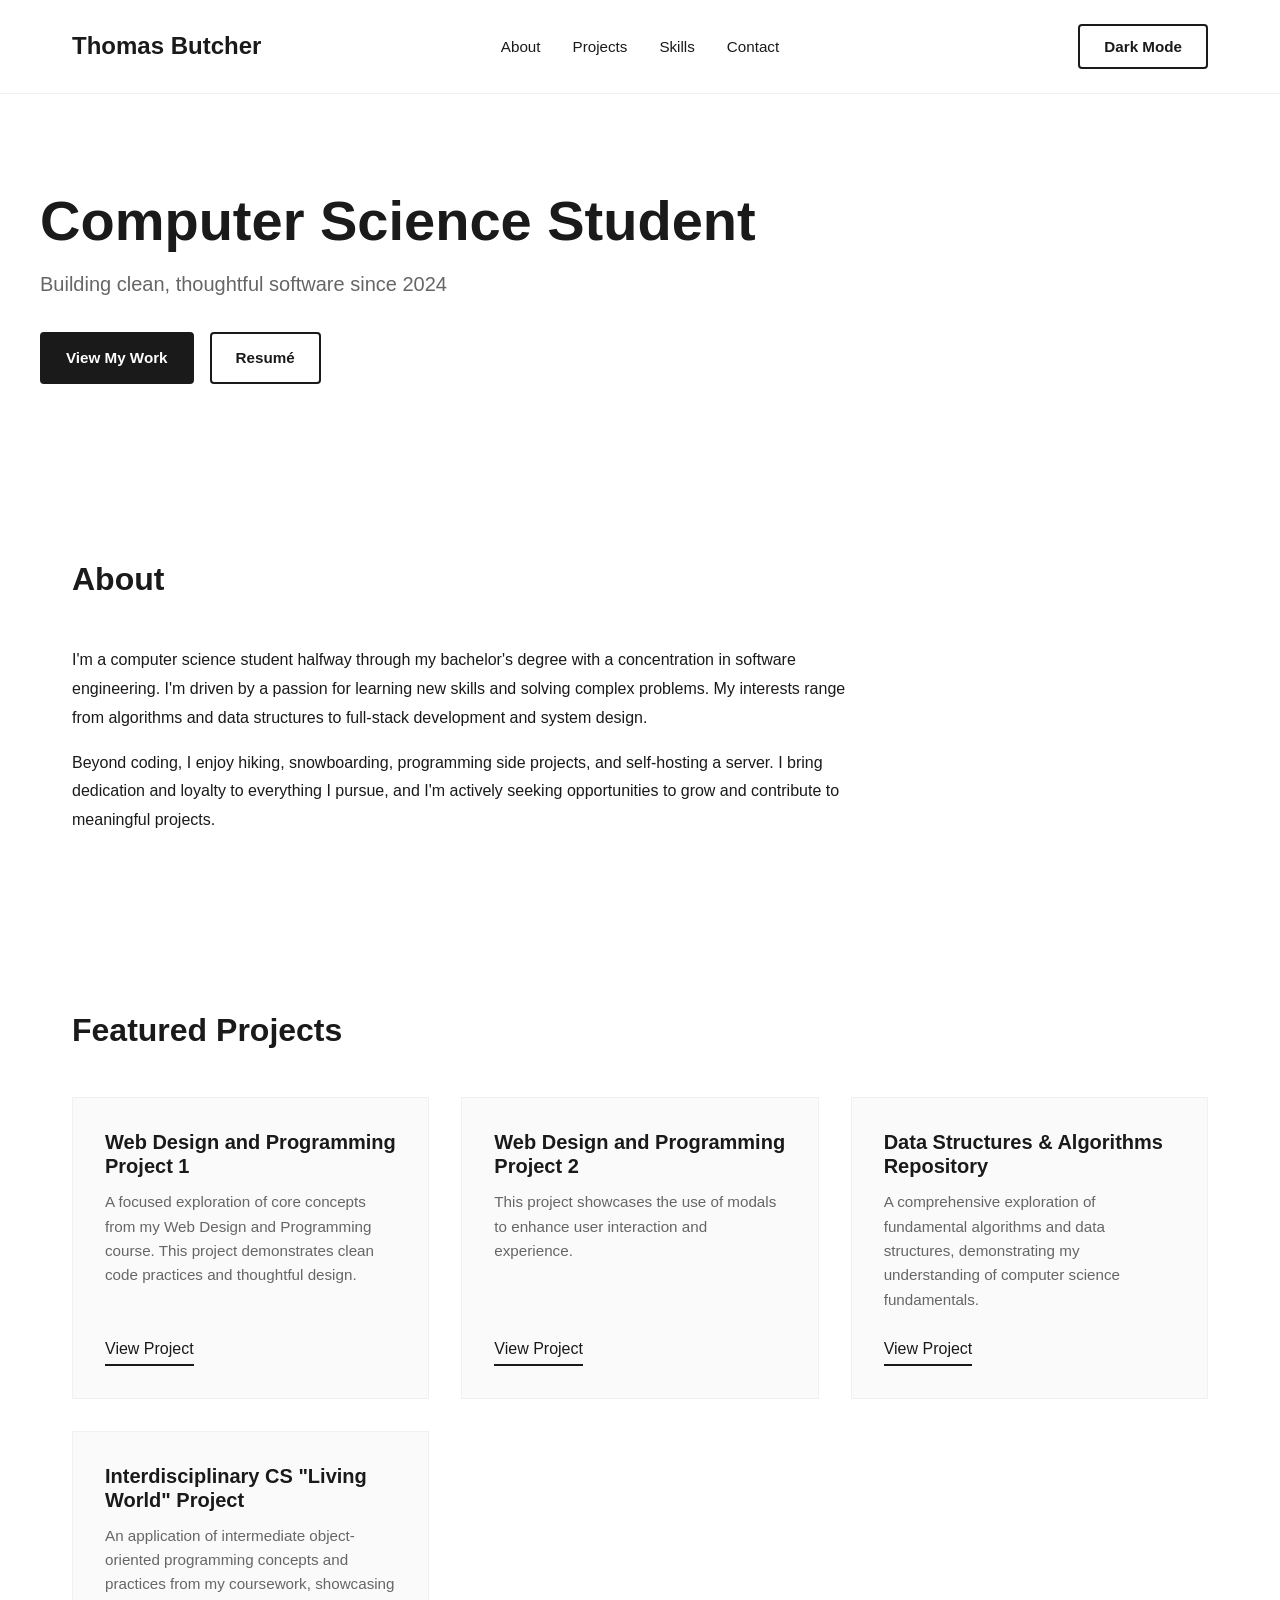
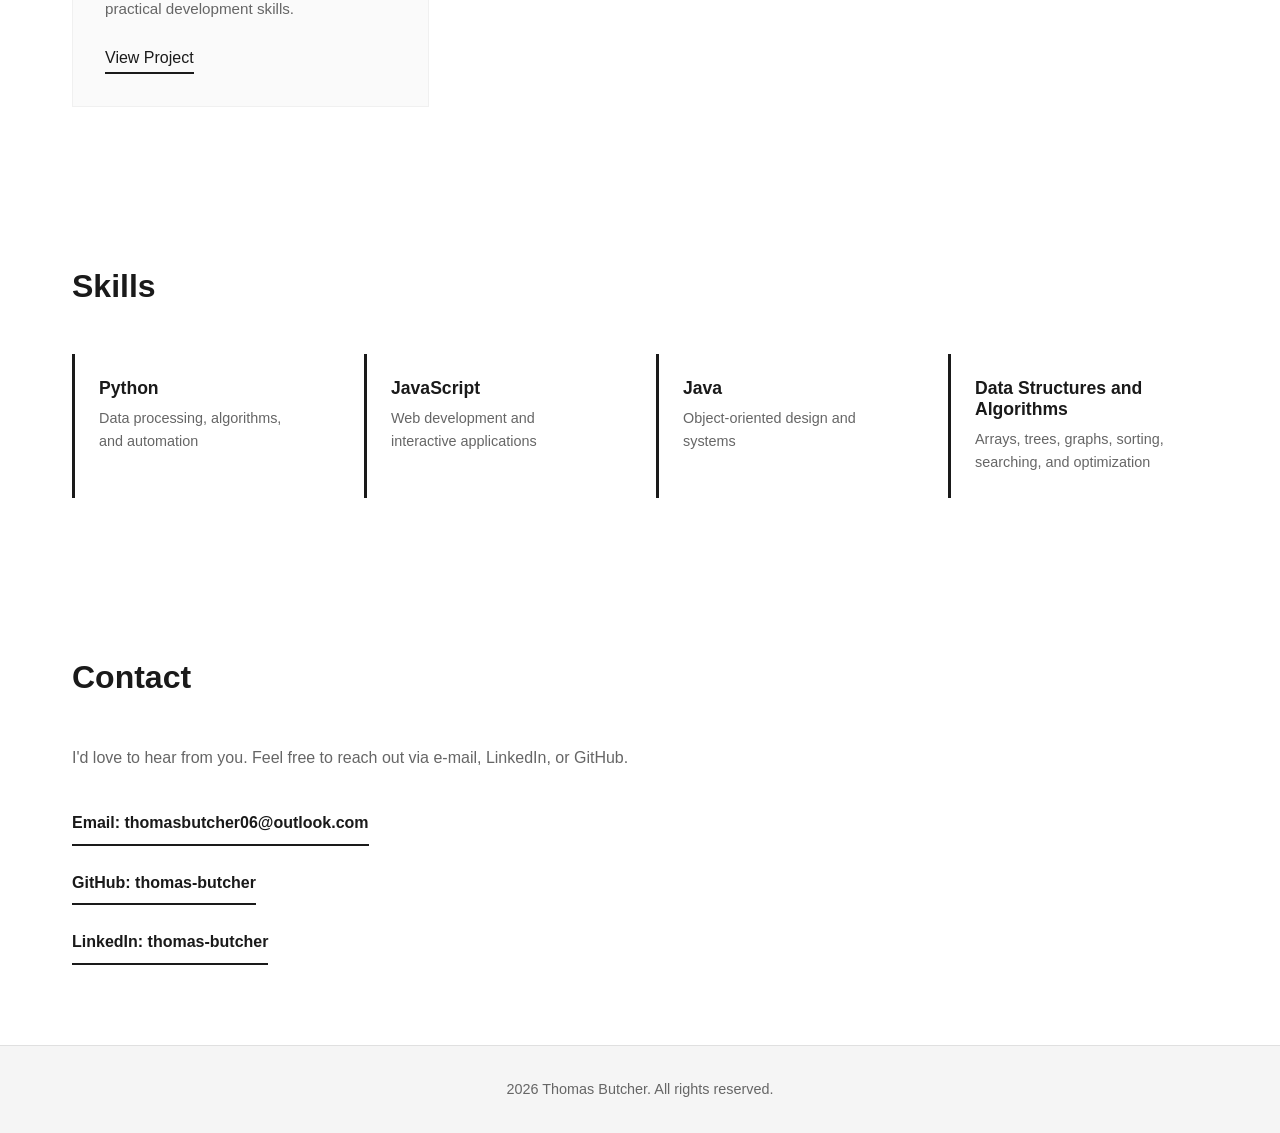
==== index.html @ c58e96c7 "finished my portfolio project" ====
<!DOCTYPE html>
<html lang="en">
<head>
    <meta charset="UTF-8">
    <meta name="viewport" content="width=device-width, initial-scale=1.0">
    <meta name="description" content="Thomas Butcher - Computer Science Student">
    <title>Thomas Butcher - Portfolio</title>
    <link rel="stylesheet" href="styles/style.css">
</head>
<body id="top">
    <header class="header">
        <div class="header-content">
            <h1 class="logo"><a href="#top" class="logo-link">Thomas Butcher</a></h1>
            <nav class="nav" aria-label="Main navigation">
                <ul class="nav-list">
                    <li><a href="#about" class="nav-link">About</a></li>
                    <li><a href="#projects" class="nav-link">Projects</a></li>
                    <li><a href="#skills" class="nav-link">Skills</a></li>
                    <li><a href="#contact" class="nav-link">Contact</a></li>
                </ul>
            </nav>
            <div class="theme-toggle-wrapper">
                <button class="theme-toggle btn btn-secondary" id="theme-toggle" aria-label="Switch to dark mode">
                    Dark Mode
                </button>
            </div>
        </div>
    </header>

    <main>
        <!-- Hero Section -->
        <section class="hero">
            <div class="hero-content">
                <h2 class="hero-title">Computer Science Student</h2>
                <p class="hero-tagline">Building clean, thoughtful software since 2024</p>
                <div class="hero-cta">
                    <a href="#projects" class="btn btn-primary">View My Work</a>
                    <a href="resume.html" class="btn btn-secondary">Resumé</a>
                </div>
            </div>
        </section>

        <!-- About Section -->
        <section id="about" class="about">
            <div class="section-content">
                <h2 class="section-title">About</h2>
                <p class="about-text">
                    I'm a computer science student halfway through my bachelor's degree with a concentration in software engineering. 
                    I'm driven by a passion for learning new skills and solving complex problems. My interests range from algorithms 
                    and data structures to full-stack development and system design.
                </p>
                <p class="about-text">
                    Beyond coding, I enjoy hiking, snowboarding, programming side projects, and self-hosting a server. I bring dedication and 
                    loyalty to everything I pursue, and I'm actively seeking opportunities to grow and contribute to meaningful projects.
                </p>
            </div>
        </section>

        <!-- Projects Section -->
        <section id="projects" class="projects">
            <div class="section-content">
                <h2 class="section-title">Featured Projects</h2>
                <div class="projects-grid">
                    <!-- Project 1 -->
                    <article class="project-card">
                        <h3 class="project-title">Web Design and Programming Project 1</h3>
                        <p class="project-description">
                            A focused exploration of core concepts from my Web Design and Programming course. 
                            This project demonstrates clean code practices and thoughtful design.
                        </p>
                        <button class="project-link project-modal-trigger" type="button" data-project="csci181p1" aria-haspopup="dialog" aria-controls="project-modal" aria-label="Open details for CSCI 181 Project 1">
                            View Project
                        </button>
                    </article>

                    <!-- Project 2 -->
                    <article class="project-card">
                        <h3 class="project-title">Web Design and Programming Project 2</h3>
                        <p class="project-description">
                            This project showcases the use of modals to enhance user interaction and experience.
                        </p>
                        <button class="project-link project-modal-trigger" type="button" data-project="csci181p2" aria-haspopup="dialog" aria-controls="project-modal" aria-label="Open details for CSCI 181 Project 2">
                            View Project
                        </button>
                    </article>

                    <!-- Project 3 -->
                    <article class="project-card">
                        <h3 class="project-title">Data Structures & Algorithms Repository</h3>
                        <p class="project-description">
                            A comprehensive exploration of fundamental algorithms and data structures, 
                            demonstrating my understanding of computer science fundamentals.
                        </p>
                        <button class="project-link project-modal-trigger" type="button" data-project="dsa" aria-haspopup="dialog" aria-controls="project-modal" aria-label="Open details for Data Structures and Algorithms Repository project">
                            View Project
                        </button>
                    </article>

                    <!-- Project 4 -->
                    <article class="project-card">
                        <h3 class="project-title">Interdisciplinary CS "Living World" Project</h3>
                        <p class="project-description">
                            An application of intermediate object-oriented programming concepts and practices from my coursework, 
                            showcasing practical development skills.
                        </p>
                        <button class="project-link project-modal-trigger" type="button" data-project="csci152" aria-haspopup="dialog" aria-controls="project-modal" aria-label="Open details for Interdisciplinary CS 'Living World' project">
                            View Project
                        </button>
                    </article>
                </div>
            </div>
        </section>

        <!-- Skills Section -->
        <section id="skills" class="skills">
            <div class="section-content">
                <h2 class="section-title">Skills</h2>
                <div class="skills-grid">
                    <div class="skill-item">
                        <h3 class="skill-name">Python</h3>
                        <p class="skill-description">Data processing, algorithms, and automation</p>
                    </div>
                    <div class="skill-item">
                        <h3 class="skill-name">JavaScript</h3>
                        <p class="skill-description">Web development and interactive applications</p>
                    </div>
                    <div class="skill-item">
                        <h3 class="skill-name">Java</h3>
                        <p class="skill-description">Object-oriented design and systems</p>
                    </div>
                    <div class="skill-item">
                        <h3 class="skill-name">Data Structures and Algorithms</h3>
                        <p class="skill-description">Arrays, trees, graphs, sorting, searching, and optimization</p>
                    </div>
                </div>
            </div>
        </section>

        <!-- Contact Section -->
        <section id="contact" class="contact">
            <div class="section-content">
                <h2 class="section-title">Contact</h2>
                <p class="contact-intro">
                    I'd love to hear from you. Feel free to reach out via e-mail, LinkedIn, or GitHub.
                </p>
                <div class="contact-links">
                    <a href="mailto:thomasbutcher06@outlook.com" class="contact-link">
                        Email: thomasbutcher06@outlook.com
                    </a>
                    <a href="https://github.com/thomas-butcher" class="contact-link" target="_blank" rel="noopener noreferrer">
                        GitHub: thomas-butcher
                        <span class="sr-only">(opens in new tab)</span>
                    </a>
                    <a href="https://www.linkedin.com/in/thomas-butcher-04b2a0285/" class="contact-link" target="_blank" rel="noopener noreferrer">
                        LinkedIn: thomas-butcher
                        <span class="sr-only">(opens in new tab)</span>
                    </a>
                </div>
            </div>
        </section>
    </main>

    <div class="project-modal-overlay" id="project-modal-overlay" hidden>
        <div class="project-modal" id="project-modal" role="dialog" aria-modal="true" aria-labelledby="project-modal-title" aria-describedby="project-modal-description" tabindex="-1">
            <button class="modal-close" id="project-modal-close" type="button" aria-label="Close project details modal">Close</button>
            <h3 class="project-modal-title" id="project-modal-title"></h3>
            <p class="project-modal-description" id="project-modal-description"></p>
            <div class="project-modal-meta" id="project-modal-meta"></div>
        </div>
    </div>

    <footer class="footer">
        <div class="footer-content">
            <p>2026 Thomas Butcher. All rights reserved.</p>
        </div>
    </footer>

    <script src="scripts/theme-toggle.js"></script>
    <script src="scripts/modal.js"></script>
    <script src="scripts/main.js"></script>
</body>
</html>
---- styles/style.css ----
/* ============================================================
   COLOR TOKENS — Light (default) & Dark
   ============================================================ */

:root {
    --color-bg:           #ffffff;
    --color-bg-alt:       #fafafa;
    --color-bg-subtle:    #f5f5f5;
    --color-bg-footer:    #f5f5f5;
    --color-text:         #1a1a1a;
    --color-text-muted:   #666666;
    --color-border:       #f0f0f0;
    --color-border-mid:   #e0e0e0;
    --color-accent:       #1a1a1a;
    --color-accent-hover: #333333;
}

[data-theme="dark"] {
    --color-bg:           #111111;
    --color-bg-alt:       #1c1c1c;
    --color-bg-subtle:    #222222;
    --color-bg-footer:    #161616;
    --color-text:         #f0f0f0;
    --color-text-muted:   #999999;
    --color-border:       #2a2a2a;
    --color-border-mid:   #333333;
    --color-accent:       #f0f0f0;
    --color-accent-hover: #cccccc;
}

/* ============================================================
   RESET & BASE STYLES
   ============================================================ */

* {
    margin: 0;
    padding: 0;
    box-sizing: border-box;
}

html {
    font-size: 16px;
    scroll-behavior: smooth;
}

body {
    font-family: -apple-system, BlinkMacSystemFont, 'Segoe UI', 'Roboto', 'Oxygen', 'Ubuntu', 'Cantarell', sans-serif;
    line-height: 1.6;
    color: var(--color-text);
    background-color: var(--color-bg);
    transition: background-color 0.2s ease-in-out, color 0.2s ease-in-out;
}

/* Typography */
h1, h2, h3, h4, h5, h6 {
    font-weight: 600;
    line-height: 1.2;
    margin-bottom: 1rem;
}

h1 {
    font-size: 2.5rem;
}

h2 {
    font-size: 2rem;
}

h3 {
    font-size: 1.25rem;
}

p {
    margin-bottom: 1rem;
}

a {
    color: var(--color-text);
    text-decoration: none;
    transition: all 0.2s ease-in-out;
}

a:hover,
a:focus {
    text-decoration: underline;
}

a:focus {
    outline: 2px solid var(--color-accent);
    outline-offset: 2px;
}

/* Utility Classes */
.sr-only {
    position: absolute;
    width: 1px;
    height: 1px;
    padding: 0;
    margin: -1px;
    overflow: hidden;
    clip: rect(0, 0, 0, 0);
    white-space: nowrap;
    border-width: 0;
}

/* ============================================================
   LAYOUT
   ============================================================ */

body {
    display: grid;
    grid-template-rows: auto 1fr auto;
    min-height: 100vh;
}

main {
    grid-row: 2;
}

.section-content {
    max-width: 1200px;
    margin: 0 auto;
    padding: 0 2rem;
}

/* ============================================================
   HEADER & NAVIGATION
   ============================================================ */

.header {
    background-color: var(--color-bg);
    border-bottom: 1px solid var(--color-border);
    position: sticky;
    top: 0;
    z-index: 100;
}

.header-content {
    max-width: 1200px;
    margin: 0 auto;
    padding: 1.5rem 2rem;
    display: flex;
    justify-content: space-between;
    align-items: center;
}

.logo {
    flex: 1;
    font-size: 1.5rem;
    font-weight: 700;
    margin: 0;
}

.logo-link {
    color: var(--color-text);
    text-decoration: none;
}

.logo-link:hover {
    text-decoration: none;
    color: var(--color-text-muted);
}

.logo-link:focus {
    outline: 2px solid var(--color-accent);
    outline-offset: 2px;
}

.nav {
    flex: 1;
    display: flex;
    justify-content: center;
}

.theme-toggle-wrapper {
    flex: 1;
    display: flex;
    justify-content: flex-end;
}

.nav-list {
    display: flex;
    list-style: none;
    gap: 2rem;
}

.nav-link {
    font-size: 0.95rem;
    font-weight: 500;
    color: var(--color-text);
    transition: color 0.2s ease-in-out;
}

.nav-link:hover,
.nav-link:focus {
    color: var(--color-text-muted);
    text-decoration: none;
}

/* ============================================================
   HERO SECTION
   ============================================================ */

.hero {
    padding: 6rem 2rem;
    background-color: var(--color-bg);
}

.hero-content {
    max-width: 1200px;
    margin: 0 auto;
    text-align: left;
}

.hero-title {
    font-size: 3.5rem;
    margin-bottom: 1rem;
    font-weight: 700;
    line-height: 1.1;
}

.hero-tagline {
    font-size: 1.25rem;
    color: var(--color-text-muted);
    margin-bottom: 2rem;
    font-weight: 400;
}

.hero-cta {
    display: flex;
    gap: 1rem;
    flex-wrap: wrap;
}

/* ============================================================
   BUTTONS
   ============================================================ */

.btn {
    display: inline-block;
    padding: 0.75rem 1.5rem;
    font-size: 0.95rem;
    font-weight: 600;
    border-radius: 4px;
    cursor: pointer;
    transition: all 0.2s ease-in-out;
    border: 2px solid transparent;
    text-decoration: none;
}

.btn:focus {
    outline: 2px solid var(--color-accent);
    outline-offset: 2px;
}

.btn-primary {
    background-color: var(--color-accent);
    color: var(--color-bg);
    border: 2px solid var(--color-accent);
}

.btn-primary:hover {
    background-color: var(--color-accent-hover);
    border-color: var(--color-accent-hover);
    text-decoration: none;
}

.btn-secondary {
    background-color: var(--color-bg);
    color: var(--color-text);
    border: 2px solid var(--color-accent);
}

.btn-secondary:hover {
    background-color: var(--color-bg-subtle);
    text-decoration: none;
}

/* ============================================================
   SECTIONS
   ============================================================ */

section {
    padding: 5rem 2rem;
}

.section-title {
    font-size: 2rem;
    margin-bottom: 3rem;
    text-align: left;
}

/* About */
.about {
    background-color: var(--color-bg);
}

.about-text {
    font-size: 1rem;
    line-height: 1.8;
    color: var(--color-text);
    max-width: 800px;
}

/* Projects */
.projects {
    background-color: var(--color-bg);
}

.projects-grid {
    display: grid;
    grid-template-columns: repeat(auto-fit, minmax(300px, 1fr));
    gap: 2rem;
    margin-top: 2rem;
}

.project-card {
    padding: 2rem;
    border: 1px solid var(--color-border);
    background-color: var(--color-bg-alt);
    transition: all 0.2s ease-in-out;
    display: flex;
    flex-direction: column;
}

.project-card:hover {
    border-color: var(--color-accent);
    background-color: var(--color-bg-subtle);
}

.project-title {
    font-size: 1.25rem;
    margin-bottom: 0.75rem;
}

.project-description {
    flex-grow: 1;
    font-size: 0.95rem;
    color: var(--color-text-muted);
    margin-bottom: 1.5rem;
}

.project-link {
    font-weight: 600;
    color: var(--color-text);
    border-bottom: 2px solid var(--color-accent);
    border-top: 0;
    border-right: 0;
    border-left: 0;
    background: none;
    padding-bottom: 2px;
    padding-top: 0;
    padding-right: 0;
    padding-left: 0;
    width: fit-content;
    font: inherit;
    cursor: pointer;
}

.project-link:hover {
    text-decoration: none;
    color: var(--color-text-muted);
    border-bottom-color: var(--color-text-muted);
}

.project-link:focus {
    outline: 2px solid var(--color-accent);
    outline-offset: 2px;
}

/* Project Modal */
.project-modal-overlay {
    position: fixed;
    inset: 0;
    z-index: 1000;
    background-color: rgba(0, 0, 0, 0.6);
    display: flex;
    align-items: center;
    justify-content: center;
    padding: 1rem;
}

.project-modal-overlay[hidden] {
    display: none;
}

.project-modal {
    width: min(700px, 100%);
    max-height: 90vh;
    overflow-y: auto;
    background-color: var(--color-bg);
    color: var(--color-text);
    border: 1px solid var(--color-border-mid);
    border-radius: 8px;
    padding: 1.5rem;
    box-shadow: 0 20px 40px rgba(0, 0, 0, 0.25);
}

.project-modal-title {
    margin: 0 0 0.75rem;
}

.project-modal-description {
    margin: 0 0 1rem;
    color: var(--color-text-muted);
}

.project-modal-meta p {
    margin: 0 0 0.75rem;
}

.project-modal-links {
    display: flex;
    gap: 1rem;
    flex-wrap: wrap;
    margin-top: 1rem;
}

.project-modal-link {
    font-weight: 600;
    color: var(--color-text);
    border-bottom: 2px solid var(--color-accent);
}

.project-modal-link:hover {
    text-decoration: none;
    color: var(--color-text-muted);
    border-bottom-color: var(--color-text-muted);
}

.modal-close {
    margin-left: auto;
    margin-bottom: 1rem;
    display: block;
    border: 2px solid var(--color-accent);
    background-color: var(--color-bg);
    color: var(--color-text);
    font: inherit;
    font-weight: 600;
    padding: 0.45rem 0.9rem;
    border-radius: 4px;
    cursor: pointer;
}

.modal-close:hover {
    background-color: var(--color-bg-subtle);
}

.modal-open {
    overflow: hidden;
}

/* Skills */
.skills {
    background-color: var(--color-bg);
}

.skills-grid {
    display: grid;
    grid-template-columns: repeat(auto-fit, minmax(250px, 1fr));
    gap: 2rem;
    margin-top: 2rem;
}

.skill-item {
    padding: 1.5rem;
    border-left: 3px solid var(--color-accent);
    background-color: var(--color-bg);
}

.skill-name {
    font-size: 1.1rem;
    margin-bottom: 0.5rem;
}

.skill-description {
    font-size: 0.9rem;
    color: var(--color-text-muted);
    margin: 0;
}

/* Contact */
.contact {
    background-color: var(--color-bg);
}

.contact-intro {
    font-size: 1rem;
    color: var(--color-text-muted);
    max-width: 600px;
    margin-bottom: 2rem;
}

.contact-links {
    display: flex;
    flex-direction: column;
    gap: 1rem;
    max-width: 600px;
}

.contact-link {
    font-size: 1rem;
    font-weight: 600;
    color: var(--color-text);
    padding: 0.5rem 0;
    border-bottom: 2px solid var(--color-accent);
    width: fit-content;
}

.contact-link:hover {
    text-decoration: none;
    color: var(--color-text-muted);
    border-bottom-color: var(--color-text-muted);
}

/* ============================================================
   FOOTER
   ============================================================ */

.footer {
    background-color: var(--color-bg-footer);
    border-top: 1px solid var(--color-border-mid);
    padding: 2rem;
    text-align: center;
    font-size: 0.9rem;
    color: var(--color-text-muted);
}

.footer-content {
    max-width: 1200px;
    margin: 0 auto;
}

.footer-content p {
    margin-bottom: 0;
}

/* ============================================================
   RESPONSIVE DESIGN
   ============================================================ */

@media (max-width: 768px) {
    html {
        font-size: 15px;
    }

    .header-content {
        flex-direction: column;
        gap: 1rem;
        text-align: center;
    }

    .nav-list {
        gap: 1rem;
        justify-content: center;
    }

    .hero-title {
        font-size: 2.5rem;
    }

    .hero-tagline {
        font-size: 1rem;
    }

    .hero-cta {
        flex-direction: column;
    }

    .btn {
        width: 100%;
        text-align: center;
    }

    section {
        padding: 3rem 1rem;
    }

    .section-title {
        font-size: 1.5rem;
    }

    .projects-grid {
        grid-template-columns: 1fr;
    }

    .skills-grid {
        grid-template-columns: 1fr;
    }

    .contact-links {
        gap: 0.75rem;
    }

    .project-modal {
        padding: 1.25rem;
    }
}

@media (max-width: 480px) {
    html {
        font-size: 14px;
    }

    .header-content {
        padding: 1rem;
    }

    .logo {
        font-size: 1.25rem;
    }

    .nav-list {
        gap: 0.75rem;
        font-size: 0.9rem;
    }

    .hero {
        padding: 3rem 1rem;
    }

    .hero-title {
        font-size: 2rem;
    }

    .hero-tagline {
        font-size: 0.95rem;
    }

    .section-title {
        font-size: 1.25rem;
        margin-bottom: 1.5rem;
    }

    .project-card {
        padding: 1.5rem;
    }

    .skill-item {
        padding: 1rem;
    }
}

/* ============================================================
   ACCESSIBILITY
   ============================================================ */

@media (prefers-reduced-motion: reduce) {
    *,
    *::before,
    *::after {
        animation-duration: 0.01ms !important;
        animation-iteration-count: 1 !important;
        transition-duration: 0.01ms !important;
        scroll-behavior: auto !important;
    }
}

/* High contrast mode support */
@media (prefers-contrast: more) {
    .project-card {
        border: 2px solid var(--color-accent);
    }

    .skill-item {
        border-left: 4px solid var(--color-accent);
    }
}

/* ============================================================
   THEME TOGGLE BUTTON
   ============================================================ */

.theme-toggle {
    cursor: pointer;
    font-family: inherit;
    flex-shrink: 0;
}
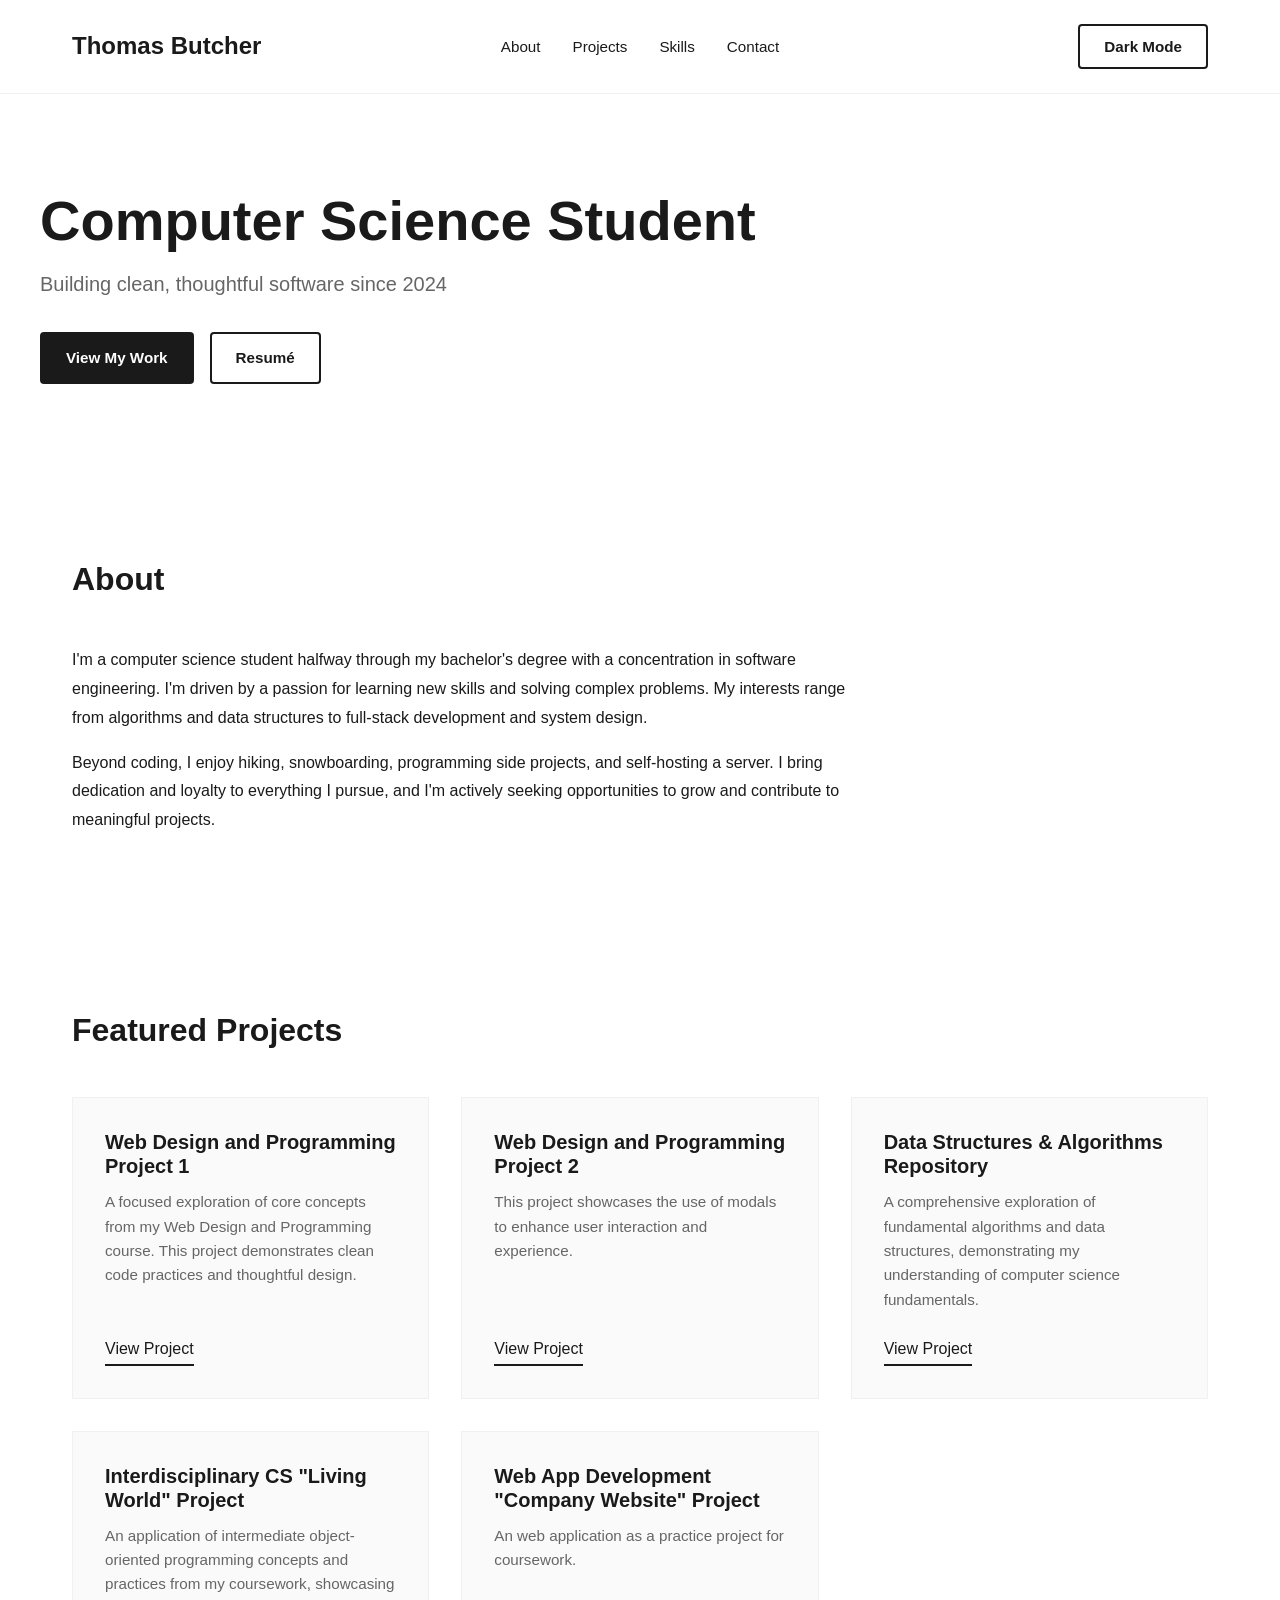
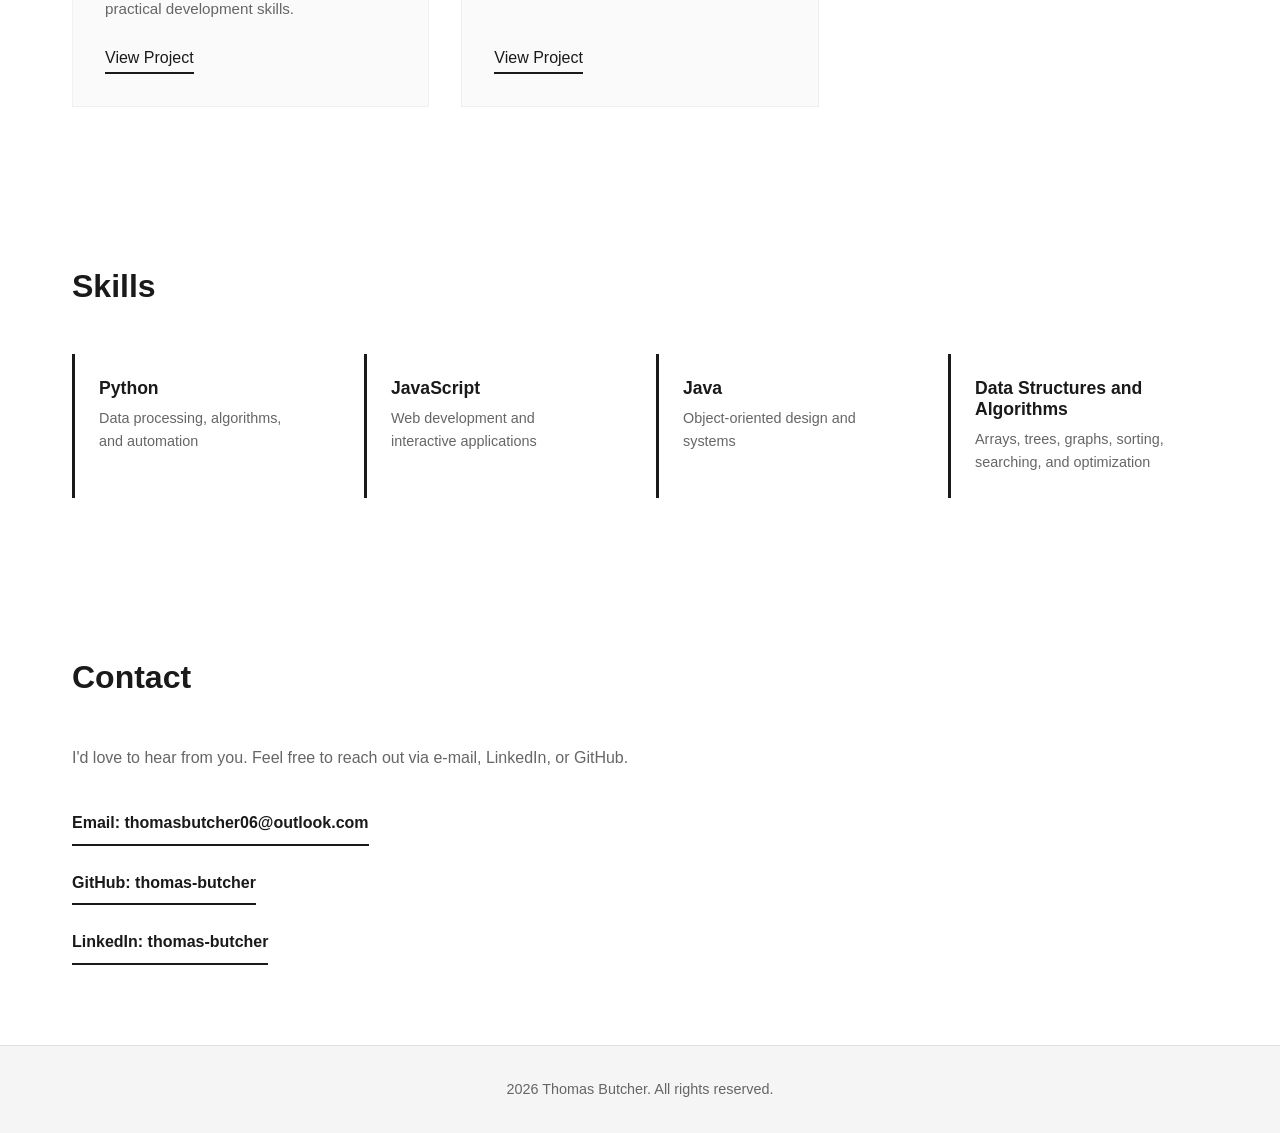
==== commit b7a9bde0: "added new project to website" ====
--- a/index.html
+++ b/index.html
@@ -107,6 +107,17 @@
                             View Project
                         </button>
                     </article>
+
+                    <!-- Project 5 -->
+                    <article class="project-card">
+                        <h3 class="project-title">Web App Development "Company Website" Project</h3>
+                        <p class="project-description">
+                            An web application as a practice project for coursework.
+                        </p>
+                        <button class="project-link project-modal-trigger" type="button" data-project="webappdev" aria-haspopup="dialog" aria-controls="project-modal" aria-label="Open details for Web App Development 'Company Website' project">
+                            View Project
+                        </button>
+                    </article>
                 </div>
             </div>
         </section>
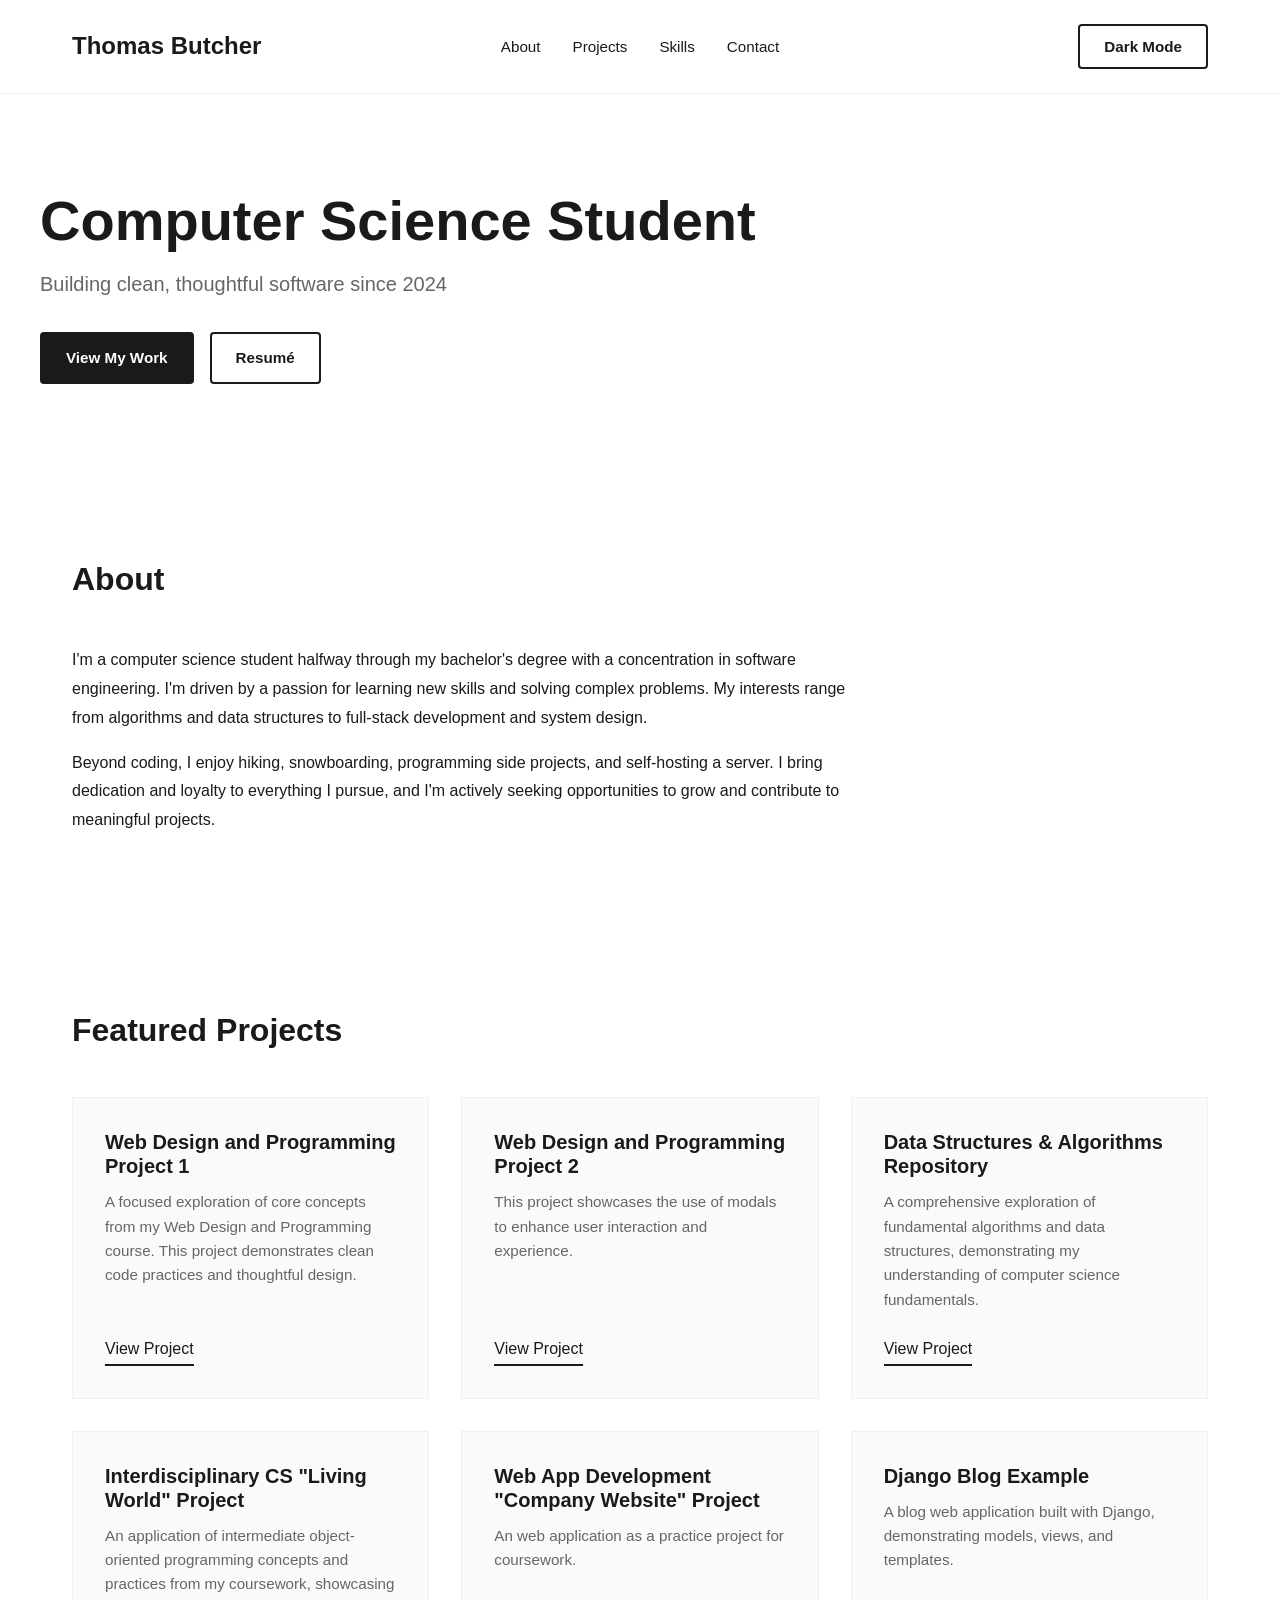
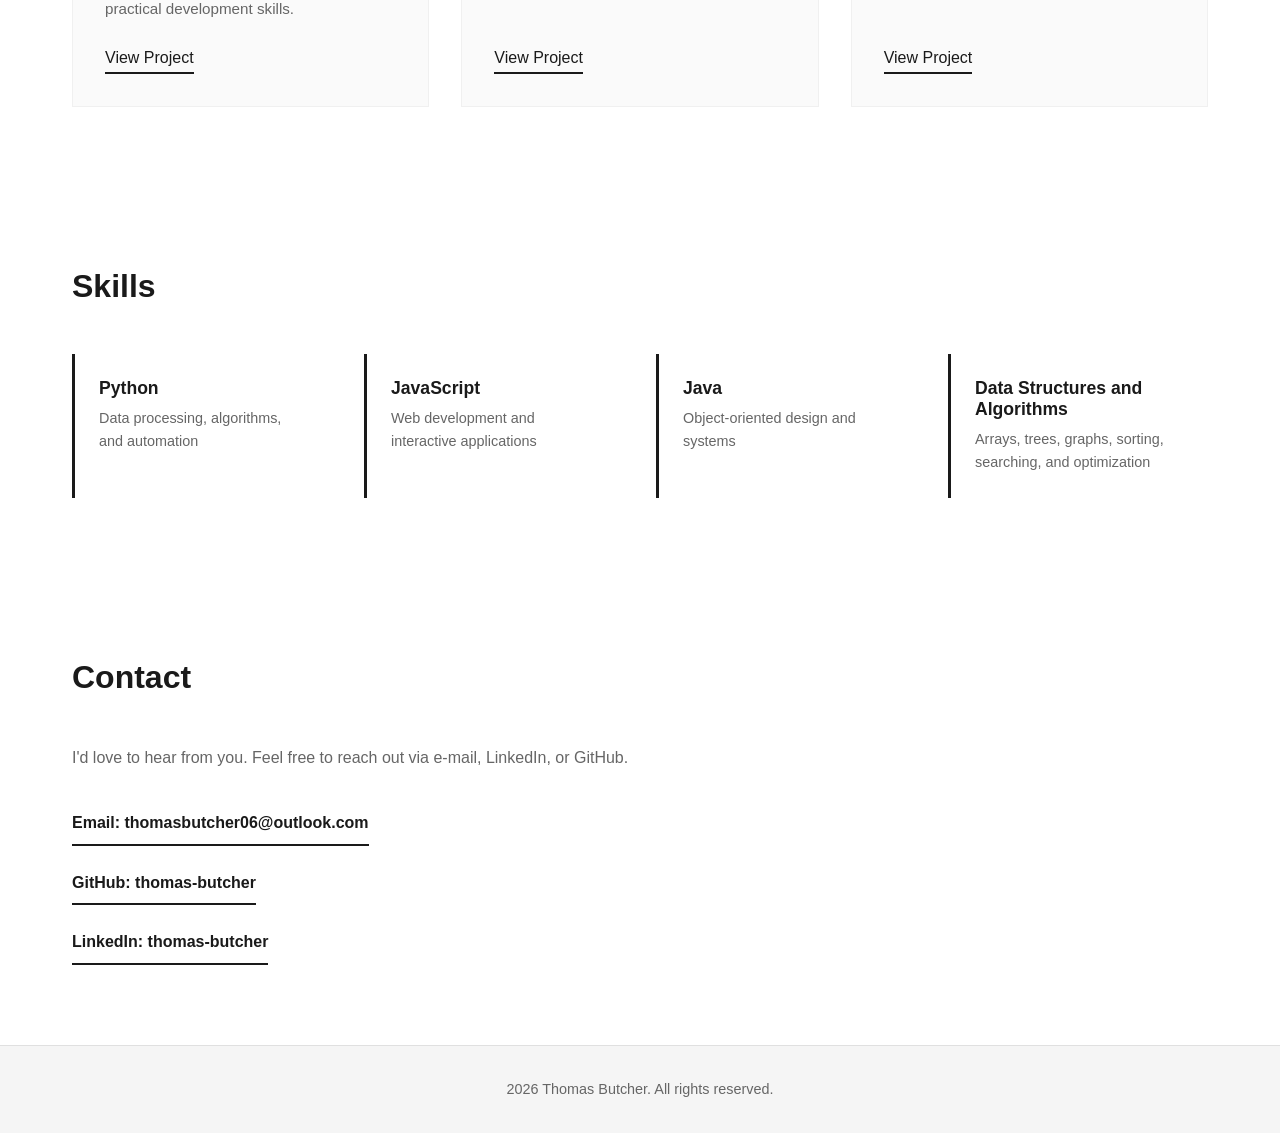
==== commit 1d87d0a2: "added blog_example" ====
--- a/index.html
+++ b/index.html
@@ -118,6 +118,17 @@
                             View Project
                         </button>
                     </article>
+
+                    <!-- Project 6 -->
+                    <article class="project-card">
+                        <h3 class="project-title">Django Blog Example</h3>
+                        <p class="project-description">
+                            A blog web application built with Django, demonstrating models, views, and templates.
+                        </p>
+                        <button class="project-link project-modal-trigger" type="button" data-project="blogexample" aria-haspopup="dialog" aria-controls="project-modal" aria-label="Open details for Django Blog Example project">
+                            View Project
+                        </button>
+                    </article>
                 </div>
             </div>
         </section>
@@ -186,8 +197,8 @@
         </div>
     </footer>
 
-    <script src="scripts/theme-toggle.js"></script>
-    <script src="scripts/modal.js"></script>
-    <script src="scripts/main.js"></script>
+    <script src="scripts/theme-toggle.js?v=2"></script>
+    <script src="scripts/modal.js?v=3"></script>
+    <script src="scripts/main.js?v=2"></script>
 </body>
 </html>
